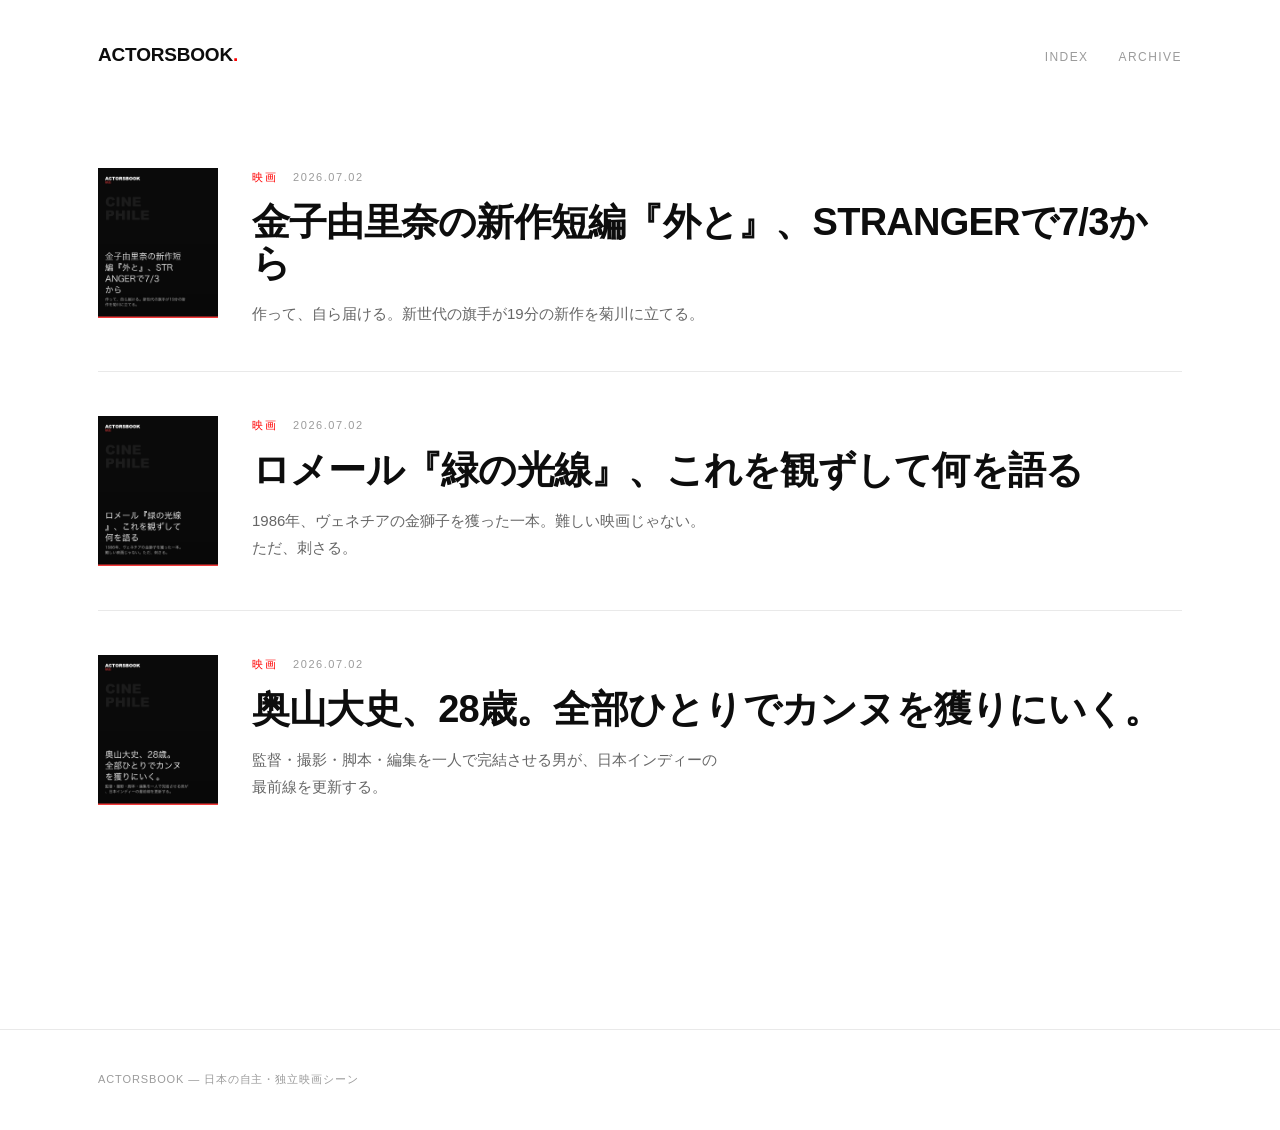
==== news/index.html @ 584d453f "feat: 映画ニュースの自動生成パイプライン + /news 表示サイト - scripts/pipeline.py: 収集(ideas)/記事化(make, Claude)/サムネ自動生成(Pil" ====
<!DOCTYPE html>
<html lang="ja">
<head>
<meta charset="UTF-8">
<meta name="viewport" content="width=device-width, initial-scale=1.0">
<title>actorsbookmag</title>
<meta name="description" content="日本の自主・独立映画シーンのためのカルチャーメディア。">
<link rel="stylesheet" href="/news/style.css">
</head>
<body>
<header class="site"><div class="wrap"><div class="inner">
  <a class="brand" href="/news/">ACTORSBOOK<span class="dot">.</span></a>
  <nav>
    <a href="/news/">Index</a>
    <a href="/news/archive.html">Archive</a>
  </nav>
</div></div></header>

<main class="wrap">
  <section class="index" id="list"><p class="empty">読み込み中…</p></section>
</main>

<footer class="site"><div class="wrap">ACTORSBOOK — 日本の自主・独立映画シーン</div></footer>

<script>
function esc(s){return (s||"").replace(/[&<>"]/g,c=>({'&':'&amp;','<':'&lt;','>':'&gt;','"':'&quot;'}[c]));}
function fmtDate(iso){try{const d=new Date(iso);return `${d.getFullYear()}.${String(d.getMonth()+1).padStart(2,'0')}.${String(d.getDate()).padStart(2,'0')}`;}catch(e){return "";}}
fetch('/data/news.json').then(r=>r.json()).then(news=>{
  const el=document.getElementById('list');
  if(!news.length){el.innerHTML='<p class="empty">記事はまだありません。</p>';return;}
  el.innerHTML=news.map(a=>`
    <a class="row" href="/news/article.html?id=${encodeURIComponent(a.id)}">
      ${a.thumbnail?`<img class="thumb" src="${esc(a.thumbnail)}" alt="">`:'<span class="thumb"></span>'}
      <div>
        <div class="meta"><span class="cat">${esc(a.category||'映画')}</span><span>${fmtDate(a.published_at)}</span></div>
        <h2>${esc(a.headline)}</h2>
        ${a.dek?`<p class="dek">${esc(a.dek)}</p>`:''}
      </div>
    </a>`).join('');
}).catch(e=>{document.getElementById('list').innerHTML='<p class="empty">読み込みに失敗しました。</p>';});
</script>
</body>
</html>
---- news/style.css ----
/* actorsbookmag news — 白基調・余白たっぷり・ミニマル (032c風) */
:root{
  --bg:#ffffff; --fg:#0d0d0d; --muted:#9b9b9b; --line:#e9e9e9; --red:#ff0000;
  --mono:"Helvetica Neue",Arial,"Hiragino Kaku Gothic ProN","Hiragino Sans",Meiryo,system-ui,sans-serif;
}
*{box-sizing:border-box}
html,body{margin:0}
body{
  background:var(--bg); color:var(--fg); font-family:var(--mono);
  line-height:1.8; -webkit-font-smoothing:antialiased; text-rendering:optimizeLegibility;
}
a{color:inherit; text-decoration:none}
img{display:block; max-width:100%}

.wrap{max-width:1180px; margin:0 auto; padding:0 48px}
.reading{max-width:660px; margin:0 auto; padding:0 24px}
@media(max-width:640px){ .wrap{padding:0 22px} }

/* ── ヘッダー ── */
header.site{padding:38px 0 26px}
header.site .inner{display:flex; align-items:baseline}
.brand{font-weight:800; font-size:19px; letter-spacing:-.01em}
.brand .dot{color:var(--red)}
nav{margin-left:auto; display:flex; gap:30px; font-size:12px; letter-spacing:.12em; text-transform:uppercase; color:var(--muted)}
nav a:hover{color:var(--fg)}
.hair{height:1px; background:var(--fg)}

/* ── 共通メタ ── */
.meta{display:flex; gap:16px; align-items:center; font-size:11px; letter-spacing:.14em; text-transform:uppercase; color:var(--muted)}
.meta .cat{color:var(--red)}

/* ── トップ：記事リスト ── */
.index{padding:70px 0 120px}
.row{display:grid; grid-template-columns:120px 1fr; gap:34px; align-items:start;
     padding:44px 0; border-top:1px solid var(--line)}
.row:first-child{border-top:none; padding-top:0}
.row .thumb{width:120px; aspect-ratio:4/5; object-fit:cover; background:#f2f2f2}
.row h2{font-size:clamp(24px,3.4vw,38px); line-height:1.08; font-weight:800; letter-spacing:-.02em; margin:14px 0 0}
.row .dek{color:#666; margin:16px 0 0; max-width:56ch; font-size:15px}
@media(max-width:640px){
  .row{grid-template-columns:1fr; gap:16px}
  .row .thumb{width:150px}
}

/* ── アーカイブ：テキスト行 ── */
.archive{padding:70px 0 120px}
.archive .arow{display:grid; grid-template-columns:110px 120px 1fr; gap:22px; align-items:baseline;
     padding:26px 0; border-top:1px solid var(--line)}
.archive .arow:hover h3{color:var(--red)}
.archive .adate,.archive .acat{font-size:11px; letter-spacing:.12em; text-transform:uppercase; color:var(--muted)}
.archive h3{margin:0; font-size:22px; font-weight:600; letter-spacing:-.01em; transition:color .15s}
@media(max-width:640px){ .archive .arow{grid-template-columns:1fr; gap:6px} }

/* ── 記事：フルブリードのヒーロー ── */
.hero{width:100vw; margin-left:calc(50% - 50vw); background:#0a0a0a;
      min-height:78vh; display:flex; align-items:center; justify-content:center}
.hero img{width:auto; max-width:100%; max-height:92vh; object-fit:contain}

article.post{padding:72px 0 140px}
article.post .meta{justify-content:center; margin-bottom:26px}
article.post h1{font-size:clamp(30px,5.2vw,58px); line-height:1.04; font-weight:800;
     letter-spacing:-.025em; text-align:center; margin:0 auto 18px; max-width:20ch}
article.post .dek{text-align:center; color:#555; font-size:19px; max-width:44ch; margin:0 auto 8px}
article.post .body{font-size:18px; line-height:2.0; white-space:pre-wrap; margin-top:52px}
article.post .tags{margin-top:44px; color:var(--muted); font-size:13px; letter-spacing:.06em}
article.post .src{margin-top:16px; font-size:13px; color:var(--muted)}
article.post .src a{color:var(--red)}
.back{display:inline-block; margin-top:56px; font-size:12px; letter-spacing:.12em;
      text-transform:uppercase; color:var(--muted)}
.back:hover{color:var(--fg)}

/* ── フッター ── */
footer.site{border-top:1px solid var(--line); color:var(--muted); font-size:11px;
     letter-spacing:.08em; padding:40px 0; margin-top:60px}
.empty{padding:100px 0; color:var(--muted); text-align:center}
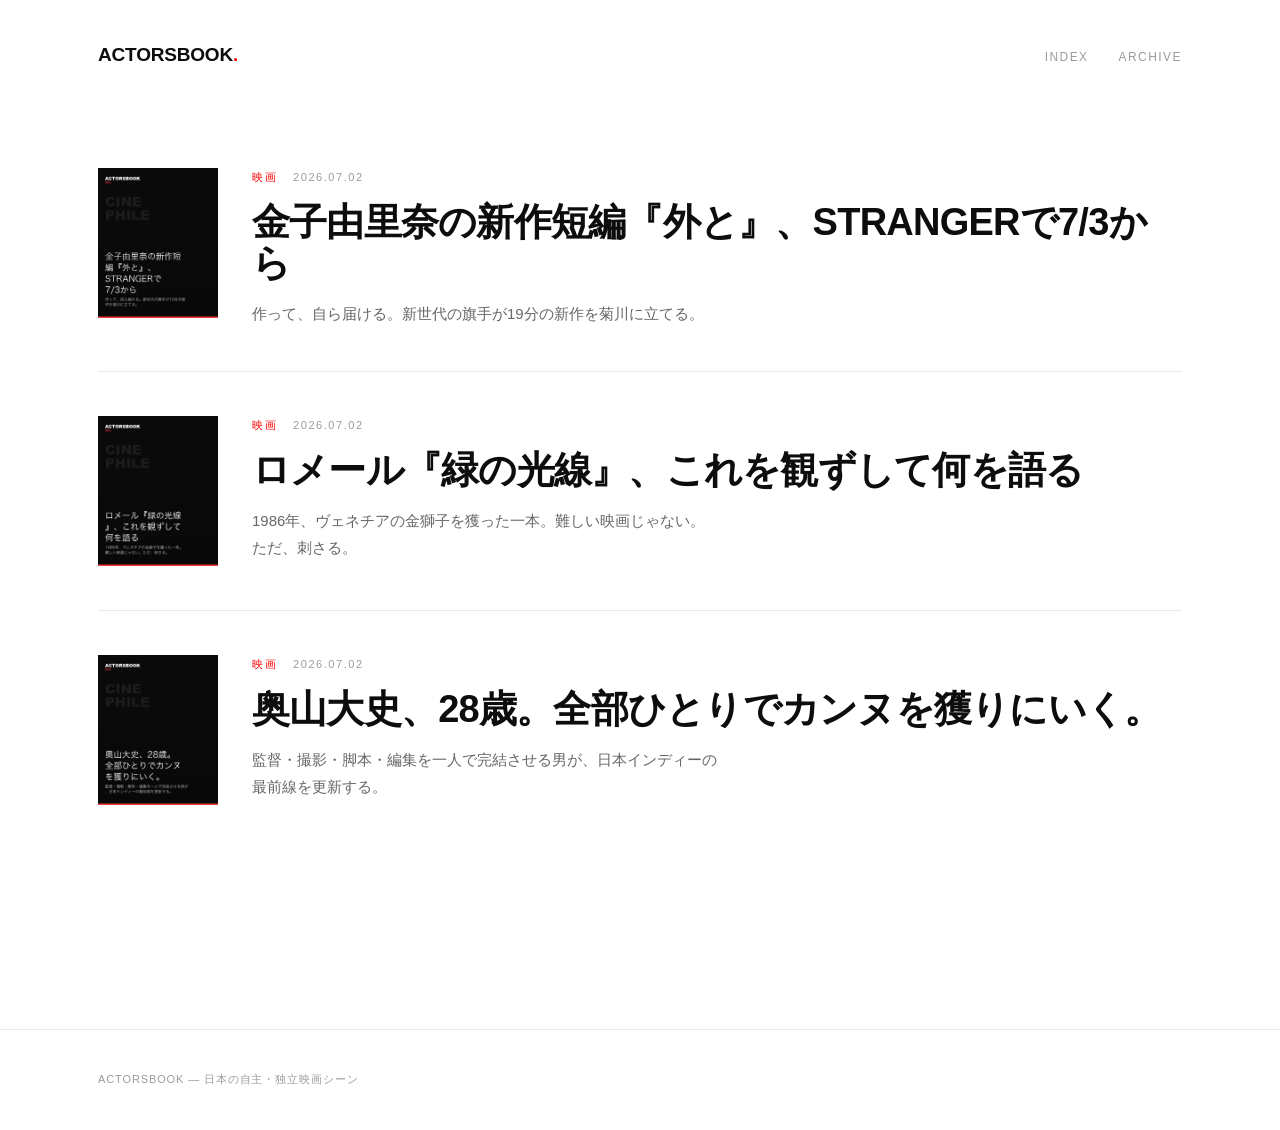
==== commit 82ef7953: "feat: /news/admin 簡易CMS + 記事ごとの背景ヒーロー画像 - news/admin.html: ブラウザ編集画面。タイトル/リード/本文/カテゴリを   フォーム編集し、背景画像" ====
--- a/news/index.html
+++ b/news/index.html
@@ -30,7 +30,7 @@
   if(!news.length){el.innerHTML='<p class="empty">記事はまだありません。</p>';return;}
   el.innerHTML=news.map(a=>`
     <a class="row" href="/news/article.html?id=${encodeURIComponent(a.id)}">
-      ${a.thumbnail?`<img class="thumb" src="${esc(a.thumbnail)}" alt="">`:'<span class="thumb"></span>'}
+      ${(a.background||a.thumbnail)?`<img class="thumb" src="${esc(a.background||a.thumbnail)}" alt="">`:'<span class="thumb"></span>'}
       <div>
         <div class="meta"><span class="cat">${esc(a.category||'映画')}</span><span>${fmtDate(a.published_at)}</span></div>
         <h2>${esc(a.headline)}</h2>
--- a/news/style.css
+++ b/news/style.css
@@ -56,6 +56,21 @@
       min-height:78vh; display:flex; align-items:center; justify-content:center}
 .hero img{width:auto; max-width:100%; max-height:92vh; object-fit:contain}
 
+/* 背景画像を引っ張ってきて見出しをライブ合成するヒーロー */
+.hero--photo{width:100vw; margin-left:calc(50% - 50vw); position:relative;
+     min-height:82vh; background:#0a0a0a center/cover no-repeat; display:flex; align-items:flex-end}
+.hero--photo .scrim{position:absolute; inset:0;
+     background:linear-gradient(180deg, rgba(0,0,0,.15) 0%, rgba(0,0,0,0) 35%, rgba(0,0,0,.75) 100%)}
+.hero--photo .cap{position:relative; z-index:1; max-width:1180px; width:100%;
+     margin:0 auto; padding:0 48px 56px; color:#fff}
+.hero--photo .kick{font-size:12px; letter-spacing:.14em; text-transform:uppercase;
+     font-weight:800; color:#fff; margin-bottom:14px}
+.hero--photo .kick .cat{color:#ff3c3c}
+.hero--photo .htitle{font-size:clamp(32px,5.4vw,64px); line-height:1.05; font-weight:800;
+     letter-spacing:-.025em; margin:0; max-width:20ch; text-shadow:0 2px 24px rgba(0,0,0,.5)}
+.hero--photo .hdek{margin:16px 0 0; font-size:18px; color:#e8e8e8; max-width:46ch}
+@media(max-width:640px){ .hero--photo .cap{padding:0 22px 40px} }
+
 article.post{padding:72px 0 140px}
 article.post .meta{justify-content:center; margin-bottom:26px}
 article.post h1{font-size:clamp(30px,5.2vw,58px); line-height:1.04; font-weight:800;
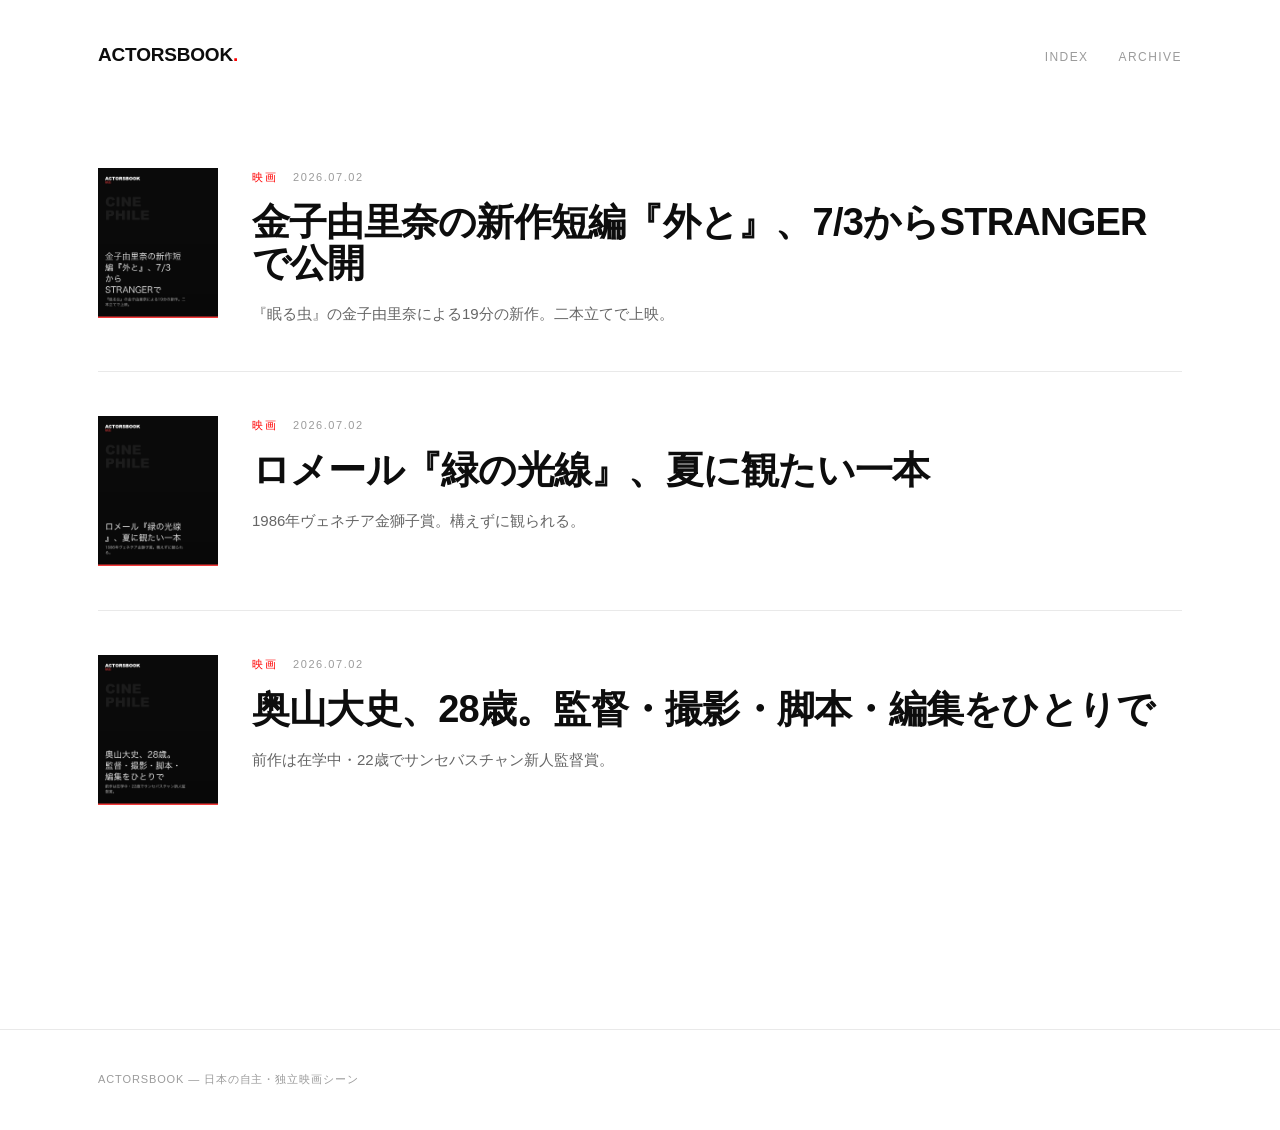
==== commit e91023ec: "feat: 下書き/公開ステータス（公開ゲート） 記事にstatus(draft/published)を追加。サイト(index/archive)はpublishedのみ表示。 CMSに公開トグルとス" ====
--- a/news/index.html
+++ b/news/index.html
@@ -25,7 +25,8 @@
 <script>
 function esc(s){return (s||"").replace(/[&<>"]/g,c=>({'&':'&amp;','<':'&lt;','>':'&gt;','"':'&quot;'}[c]));}
 function fmtDate(iso){try{const d=new Date(iso);return `${d.getFullYear()}.${String(d.getMonth()+1).padStart(2,'0')}.${String(d.getDate()).padStart(2,'0')}`;}catch(e){return "";}}
-fetch('/data/news.json').then(r=>r.json()).then(news=>{
+fetch('/data/news.json').then(r=>r.json()).then(all=>{
+  const news=all.filter(a=>a.status!=='draft');  // 公開のみ
   const el=document.getElementById('list');
   if(!news.length){el.innerHTML='<p class="empty">記事はまだありません。</p>';return;}
   el.innerHTML=news.map(a=>`
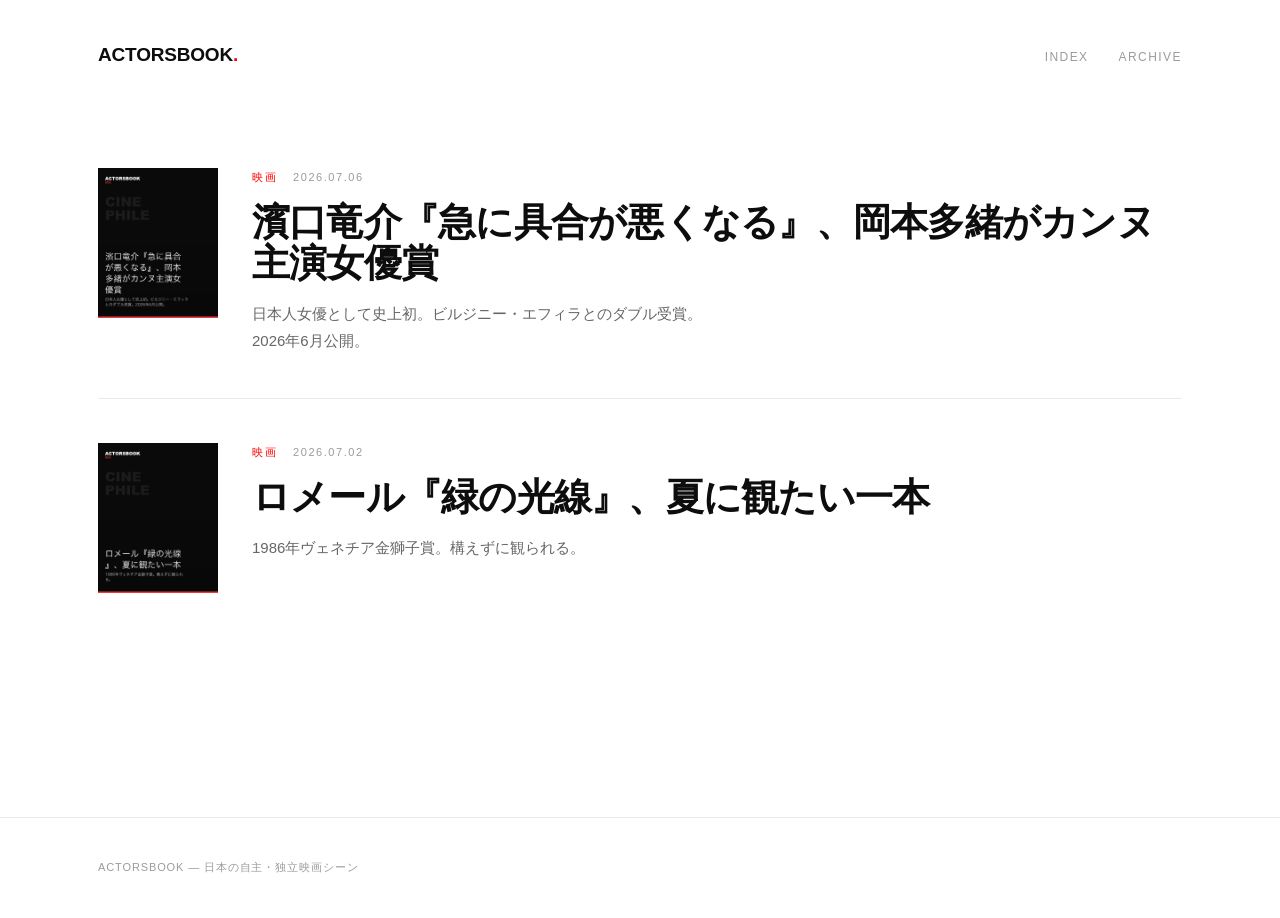
==== commit acac6d21: "fix: 背景画像を黒スモークの下に敷く(生画像だけにならないよう調整) hero--photoのスクリム(暗い覆い)を強化し画像+スモーク+見出しのカバー表現に。 トップ一覧の背景画像にもスモークを" ====
--- a/news/index.html
+++ b/news/index.html
@@ -31,7 +31,9 @@
   if(!news.length){el.innerHTML='<p class="empty">記事はまだありません。</p>';return;}
   el.innerHTML=news.map(a=>`
     <a class="row" href="/news/article.html?id=${encodeURIComponent(a.id)}">
-      ${(a.background||a.thumbnail)?`<img class="thumb" src="${esc(a.background||a.thumbnail)}" alt="">`:'<span class="thumb"></span>'}
+      ${a.background
+        ? `<span class="thumb photo" style="background-image:url('${esc(a.background)}')"><span class="tsmoke"></span></span>`
+        : (a.thumbnail?`<img class="thumb" src="${esc(a.thumbnail)}" alt="">`:'<span class="thumb"></span>')}
       <div>
         <div class="meta"><span class="cat">${esc(a.category||'映画')}</span><span>${fmtDate(a.published_at)}</span></div>
         <h2>${esc(a.headline)}</h2>
--- a/news/style.css
+++ b/news/style.css
@@ -35,6 +35,8 @@
      padding:44px 0; border-top:1px solid var(--line)}
 .row:first-child{border-top:none; padding-top:0}
 .row .thumb{width:120px; aspect-ratio:4/5; object-fit:cover; background:#f2f2f2}
+.row .thumb.photo{position:relative; display:block; background-size:cover; background-position:center}
+.row .thumb.photo .tsmoke{position:absolute; inset:0; background:linear-gradient(180deg, rgba(0,0,0,.2), rgba(0,0,0,.62))}
 .row h2{font-size:clamp(24px,3.4vw,38px); line-height:1.08; font-weight:800; letter-spacing:-.02em; margin:14px 0 0}
 .row .dek{color:#666; margin:16px 0 0; max-width:56ch; font-size:15px}
 @media(max-width:640px){
@@ -60,7 +62,7 @@
 .hero--photo{width:100vw; margin-left:calc(50% - 50vw); position:relative;
      min-height:82vh; background:#0a0a0a center/cover no-repeat; display:flex; align-items:flex-end}
 .hero--photo .scrim{position:absolute; inset:0;
-     background:linear-gradient(180deg, rgba(0,0,0,.15) 0%, rgba(0,0,0,0) 35%, rgba(0,0,0,.75) 100%)}
+     background:linear-gradient(180deg, rgba(0,0,0,.30) 0%, rgba(0,0,0,.12) 40%, rgba(0,0,0,.85) 100%)}
 .hero--photo .cap{position:relative; z-index:1; max-width:1180px; width:100%;
      margin:0 auto; padding:0 48px 56px; color:#fff}
 .hero--photo .kick{font-size:12px; letter-spacing:.14em; text-transform:uppercase;
@@ -77,6 +79,8 @@
      letter-spacing:-.025em; text-align:center; margin:0 auto 18px; max-width:20ch}
 article.post .dek{text-align:center; color:#555; font-size:19px; max-width:44ch; margin:0 auto 8px}
 article.post .body{font-size:18px; line-height:2.0; white-space:pre-wrap; margin-top:52px}
+article.post .embeds{margin-top:44px}
+article.post .embeds .ehd{font-size:12px; letter-spacing:.12em; text-transform:uppercase; color:var(--muted); margin-bottom:14px}
 article.post .tags{margin-top:44px; color:var(--muted); font-size:13px; letter-spacing:.06em}
 article.post .src{margin-top:16px; font-size:13px; color:var(--muted)}
 article.post .src a{color:var(--red)}
